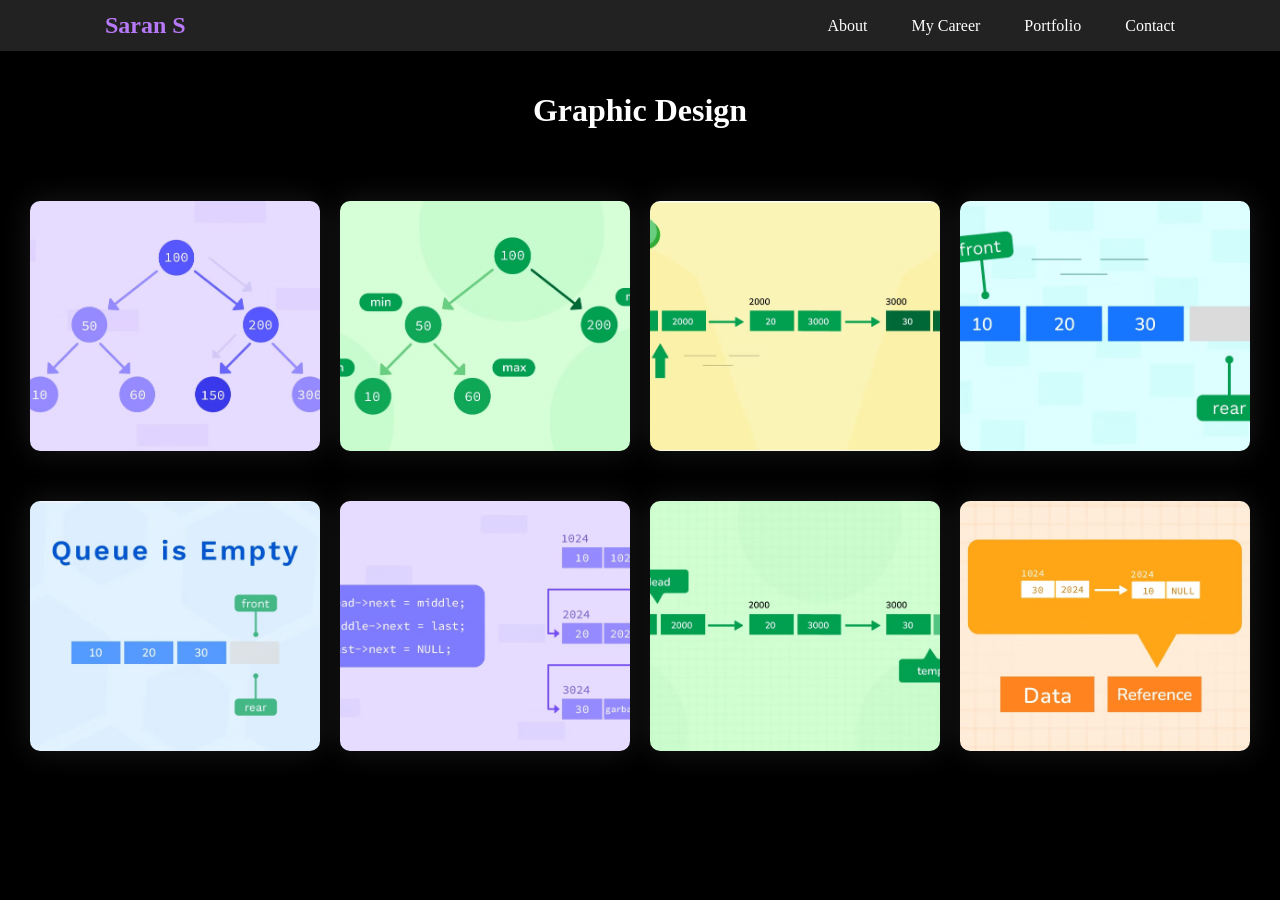
==== page-1.html @ 24caa624 "Updated portfolio website" ====
<!DOCTYPE html>
<html lang="en">
<head>
<meta charset="UTF-8">
<meta name="viewport" content="width=device-width, initial-scale=1.0">
<title>Portfolio Gallery</title>
<link rel="stylesheet" href="./CSS/styles.css">

<style>
body{
      margin: 0;
      background-color: #000000;
      font-family: 'montserrat', bold;
      color: #fff;
}

h1{
    text-align:center;
    padding:20px;
}

.gallery{
    display:grid;
    grid-template-columns:repeat(auto-fit,minmax(250px,1fr));
    gap:20px;
    padding:30px;
}

.gallery img{
    width:100%;
    height:250px;
    object-fit:cover;
    border-radius:10px;
    cursor:pointer;
    transition:0.3s;
}

.gallery img:hover{
    transform:scale(1.05);
}

.lightbox{
    display:none;
    position:fixed;
    top:0;
    left:0;
    width:100%;
    height:100%;
    background:rgba(0,0,0,.95);
    justify-content:center;
    align-items:center;
    z-index:9999;
}

.lightbox img{
    max-width:85%;
    max-height:85%;
    border-radius:10px;
}

.close{
    position:absolute;
    top:20px;
    right:30px;
    font-size:40px;
    cursor:pointer;
}

.prev,
.next{
    position:absolute;
    top:50%;
    transform:translateY(-50%);
    font-size:50px;
    cursor:pointer;
    padding:10px;
}

.prev{
    left:20px;
}

.next{
    right:20px;
}
header {
  background-color: #222;
  color: white;
  padding: 12px 60px;
  position: sticky;
  top: 0;
  z-index: 1000;
}
.nav-links a:hover {
  color: #00c3ff;
}
    
    
</style>
</head>

<body>
    <header>
  <div class="header-container">
    <div class="logo">
      <a href="index.html">Saran S</a>
    </div>
    <nav class="nav-links">
      
      <a href="#about">About</a>
      <a href="#career">My Career</a>
      <a href="#portfolio">Portfolio</a>
      <a href="#contact">Contact</a>
    </nav>
  </div>
</header>

<h1>Graphic Design</h1>

<div class="gallery">
    <img src="img/graph-1.jpg" onclick="openImage(0)">
    <img src="img/graph-2.jpg" onclick="openImage(1)">
    <img src="img/graph-3.jpg" onclick="openImage(2)">
    <img src="img/graph-4.jpg" onclick="openImage(3)">
    <img src="img/graph-5.jpg" onclick="openImage(4)">
    <img src="img/graph-6.jpg" onclick="openImage(5)">
    <img src="img/graph-7.jpg" onclick="openImage(6)">
    <img src="img/graph-8.jpg" onclick="openImage(7)">
</div>

<div class="lightbox" id="lightbox">

    <span class="close" onclick="closeImage()">&times;</span>

    <span class="prev" onclick="prevImage()">❮</span>

    <img id="lightbox-img">

    <span class="next" onclick="nextImage()">❯</span>

</div>

<script>

const images = [
    "img/graph-1.jpg",
    "img/graph-2.jpg",
    "img/graph-3.jpg",
    "img/graph-4.jpg",
    "img/graph-5.jpg",
    "img/graph-6.jpg",
    "img/graph-7.jpg",
    "img/graph-8.jpg"
];

let currentIndex = 0;

function openImage(index){
    currentIndex = index;
    document.getElementById("lightbox").style.display="flex";
    document.getElementById("lightbox-img").src=images[index];
}

function closeImage(){
    document.getElementById("lightbox").style.display="none";
}

function nextImage(){
    currentIndex++;
    if(currentIndex >= images.length){
        currentIndex = 0;
    }
    document.getElementById("lightbox-img").src=images[currentIndex];
}

function prevImage(){
    currentIndex--;
    if(currentIndex < 0){
        currentIndex = images.length - 1;
    }
    document.getElementById("lightbox-img").src=images[currentIndex];
}

document.addEventListener("keydown",function(e){

    if(e.key==="ArrowRight"){
        nextImage();
    }

    if(e.key==="ArrowLeft"){
        prevImage();
    }

    if(e.key==="Escape"){
        closeImage();
    }

});

</script>

</body>
</html>
---- CSS/styles.css ----
.header-container {
  display: flex;
  justify-content: space-between;
  align-items: center;
  max-width: 1100px;
  margin: auto;
}

.logo a {
  font-size: 1.5rem;
  font-weight: bold;
  /* border: 2px solid white; */
  padding: 5px 15px;
  border-radius: 6px;

    text-decoration: none;
  color: #b879f8;
  font-weight: bold;
}

.nav-links a {
  color: white;
  margin-left: 25px;
  text-decoration: none;
  font-weight: 500;
  transition: color 0.3s;
}

.nav-links a:hover {
  color: #00c3ff;
}


    nav a {
      margin: 0 15px;
      color: #fff;
      text-decoration: none;
      transition: color 0.3s;
    }

    nav a:hover {
      color: #f39c12;
    }

    section {
      padding: 40px 20px;
      max-width: 1000px;
      margin: auto;
      transition: transform 0.3s, box-shadow 0.3s;
    }

    .portfolio {
      display: grid;
      grid-template-columns: repeat(auto-fit, minmax(250px, 1fr));
      gap: 20px;
    }

    .portfolio img {
      width: 100%;
      border-radius: 10px;
      transition: transform 0.3s, box-shadow 0.3s;
      box-shadow: 0 2px 10px rgba(0, 0, 0, 0.05);
      cursor: pointer;
    }

    .portfolio img:hover {
      transform: scale(1.05);
      box-shadow: 0 4px 15px rgba(0, 0, 0, 0.2);
    }

 

    #lightbox {
      display: none;
      position: fixed;
      z-index: 999;
      top: 0;
      left: 0;
      width: 100vw;
      height: 100vh;
      background: rgba(0, 0, 0, 0.9);
      justify-content: center;
      align-items: center;
      flex-direction: row;
    }

    #lightbox img {
      max-width: 80%;
      max-height: 80%;
      border: 4px solid white;
      border-radius: 10px;
      box-shadow: 0 0 30px rgba(255, 255, 255, 0.2);
      animation: zoomIn 0.3s ease;
    }

    @keyframes zoomIn {
      from { transform: scale(0.7); opacity: 0; }
      to { transform: scale(1); opacity: 1; }
    }

    #lightbox button {
      background: none;
      border: none;
      color: white;
      font-size: 3rem;
      cursor: pointer;
      padding: 20px;
      user-select: none;
      transition: color 0.2s;
    }

    #lightbox button:hover {
      color: #f39c12;
    }

      .card {
      background: #272727;
      border-radius: 16px;
      padding: 25px 30px;
      box-shadow: 0 4px 20px rgba(0, 0, 0, 0.05);
      transition: transform 0.3s, box-shadow 0.3s;
      margin: 20px 0;
    }

    /* .card {
      background: #272727;
      border-radius: 16px;
      padding: 25px 30px;
      box-shadow: 0 4px 20px rgba(0, 0, 0, 0.05);
      transition: transform 0.3s, box-shadow 0.3s;
    } */

    .card:hover {
      transform: translateY(-5px);
      box-shadow: 0 8px 25px rgba(0, 0, 0, 0.1);
    }

    .image-box {
      text-align: center;
    }

    .image-box img {
      margin-bottom: 0;
    }

    .image-caption {
      font-size: 1rem;
      color: #333;
      background: rgba(0, 0, 0, 0.05);
      padding: 6px 0;
      border-radius: 8px;
    }

    /* Viewer Page */

    .container {
      display: flex;
      flex-direction: column;
      align-items: center;
      padding: 30px;
    }

    .main-image {
      max-width: 90vw;
      max-height: 100vh;
      margin-bottom: 30px;
      border-radius: 12px;
      box-shadow: 0 0 30px rgba(255, 255, 255, 0.1);
      cursor: pointer;
      transition: transform 0.3s, opacity 0.3s;
    }

    .gallery {
  display: flex;
  flex-direction: column;
  align-items: center;
  gap: 15px;
}


    .gallery img {
      max-width: 90vw;
      max-height: 70vh;
      margin-bottom: 30px;
      border-radius: 12px;
      box-shadow: 0 0 30px rgba(255, 255, 255, 0.1);
      cursor: pointer;
      transition: transform 0.3s, opacity 0.3s;
    }

        .main-image:hover {
      transform: scale(1.1);
      opacity: 1;
    }

    .gallery img:hover {
      transform: scale(1.1);
      opacity: 1;
    }

    

    a.back {
      position: absolute;
      top: 20px;
      left: 20px;
      color: white;
      font-size: 18px;
      text-decoration: none;
      background: rgba(179, 2, 179, 0);
      padding: 8px 16px;
      border-radius: 6px;
    }

    a.back:hover {
      background: rgba(255,255,255,0.3);
    }

  

    .portfolio {
      display: grid;
      grid-template-columns: repeat(auto-fit, minmax(250px, 1fr));
      gap: 20px;
    }

    .image-box {
      text-align: center;
    }

    .image-box img {
      width: 100%;
      border-radius: 10px;
      transition: transform 0.3s;
      box-shadow: 0 2px 10px rgba(0, 0, 0, 0.1);
      cursor: pointer;
    }

    .image-box img:hover {
      transform: scale(1.05);
    }

    .image-caption {
      background-color: rgba(0, 0, 0, 0.05);
      border-radius: 8px;
      padding: 5px;
      margin-top: 5px;
    }

    .back-button {
  display: inline-block;
  margin: 30px auto;
  padding: 12px 24px;
  background-color: #333;
  color: white;
  text-decoration: none;
  border-radius: 8px;
  font-weight: bold;
  transition: background-color 0.3s ease;
  text-align: center;
}

/* Center inside parent container */
.back-button-container {
  padding-left: 15px;
  text-align: left;
}

.back-button:hover {
  background-color: #00c3ff;
  color: #000;
}


        /* Viewer Page */


/* OLD About */
    .about-container {
  display: flex;
  flex-wrap: wrap;
  align-items: center;
  gap: 30px;
  margin-top: 20px;
  background: #ffffffc9;
  padding: 30px;
  border-radius: 16px;
  box-shadow: 0 4px 20px rgba(0, 0, 0, 0.05);
}

.about-text {
  flex: 1;
  min-width: 250px;
}

.about-image {
  flex: 1;
  text-align: center;
  min-width: 250px;
}

.about-image img {
  max-width: 100%;
  height: auto;
  border-radius: 12px;
  box-shadow: 0 0 20px rgba(0, 0, 0, 0.1);
}

/* OLD About */

.angled-section {
  /* background: #000000; */
  /* clip-path: polygon(0 5%, 100% 0%, 100% 95%, 0% 100%); */
  padding: 60px 20px;
  margin-top: 0px;
  color: #ffffff;
}

.about-wrapper {
  max-width: 1100px;
  margin: auto;
  display: flex;
  flex-wrap: wrap;
  align-items: center;
  gap: 40px;
}

.about-left {
  flex: 1;
  min-width: 280px;
}

.about-left h2 {
  font-size: 32px;
  margin-bottom: 20px;
}

.about-left p {
  font-size: 14px;
  line-height: 1.6;
  margin-bottom: 10px;
}

.about-right {
  flex: 1;
  text-align: center;
  min-width: 250px;
}

.about-right img {
  max-width: 100%;
  height: auto;
  border-radius: 12px;
  box-shadow: 0 0 20px rgba(0, 0, 0, 0.15);
}

body {
  font-family: 'Montserrat', sans-serif;
  margin: 0;
  background-color: #c9c9c9;
  color: #423d3d;
  transition: background-color 0.3s;
  position: relative;
  z-index: 1; /* Already here */
}

main, header, section, footer {
  position: relative;
  z-index: 1; /* Add this to ensure content is above particle canvas */
}

#tsparticles {
  pointer-events: none;
}

.portfolio-grid {
  display: flex;
  gap: 20px;
  flex-wrap: wrap;
  justify-content: center;
  padding: 20px;
}

.portfolio-card {
  background-color: #1e1e1e;
  border-radius: 20px;
  overflow: hidden;
  width: 300px;
  box-shadow: 0 4px 12px rgba(0, 0, 0, 0.3);
  transition: transform 0.3s ease;
}

.portfolio-card:hover {
  transform: scale(1.03);
}

.portfolio-card img {
  width: 100%;
  display: block;
  height: auto;
}

.card-caption {
  background-color: #333;
  color: white;
  text-align: center;
  padding: 10px;
  font-weight: 500;
}

.font-width {
  font-size: 13px;
  font-weight: bold;
}

.portfolio-grid {
  display: flex;
  flex-wrap: wrap;
  justify-content: center;
  gap: 20px;
  padding: 20px;
}

.portfolio-card {
  width: 280px;
  background-color: #111;
  border-radius: 8px;
  overflow: hidden;
  text-align: center;
  transition: transform 0.3s ease;
}

.portfolio-card img {
  width: 100%;
  height: auto;
  display: block;
}

.card-caption {
  padding: 12px;
  font-weight: bold;
}

.section-title {
  text-align: center;
  font-size: 2.8rem;
  color: #b879f8;
  margin-bottom: 30px;
  font-weight: bold;
  text-transform: uppercase;
}

.career-section {
  /* background-color: #0a0a0a; */
  padding: 5px  20px;
  color: #ffffff;
}

.career-container {
  display: flex;
  flex-wrap: wrap;
  justify-content: space-between;
  gap: 30px;
}

.career-box {
  flex: 1;
  min-width: 300px;
  max-width: 48%;
  background-color: #111;
  border-left: 2px solid #8a2be2;
  padding: 30px;
  border-radius: 10px;
  /* box-shadow: 0 0 20px rgba(138, 43, 226, 0.3); */
  position: relative;
}

.career-box h3 {
  font-size: 1.6rem;
  color: #fff;
}

.present {
  font-size: 1rem;
  color: #aaa;
}

.role {
  font-weight: bold;
  font-size: 1.1rem;
  margin: 10px 0;
}

.company {
  color: #b879f8;
  font-weight: 500;
  font-size: 0.95rem;
  margin-bottom: -2px;
}

.company-data {
  /* color: #b879f8; */
  font-size: 0.79rem;
  margin-bottom: 15px;
  padding-left: 12px;
}

.company-data-skill {
  /* color: #b879f8; */
  font-size: 0.85rem;
  
}

.career-box ul {
  padding-left: 20px;
  line-height: 1.8;
}

.career-box ul li {
  margin-bottom: 8px;
}

.award {
  margin-top: 20px;
  background-color: #1a1a1a;
  padding: 15px;
  border-radius: 8px;
  font-size: 0.95rem;
  color: #ccc;
  border-left: 4px solid #b879f8;
}


.viewer{
    display:none;
    position:fixed;
    top:0;
    left:0;
    width:100%;
    height:100%;
    background:rgba(0,0,0,0.95);
    justify-content:center;
    align-items:center;
    z-index:9999;
}

.viewer img{
    max-width:90%;
    max-height:90%;
}

.close{
    position:absolute;
    top: 50px;
    right: 35px;
    color:white;
    font-size:40px;
    cursor:pointer;
}
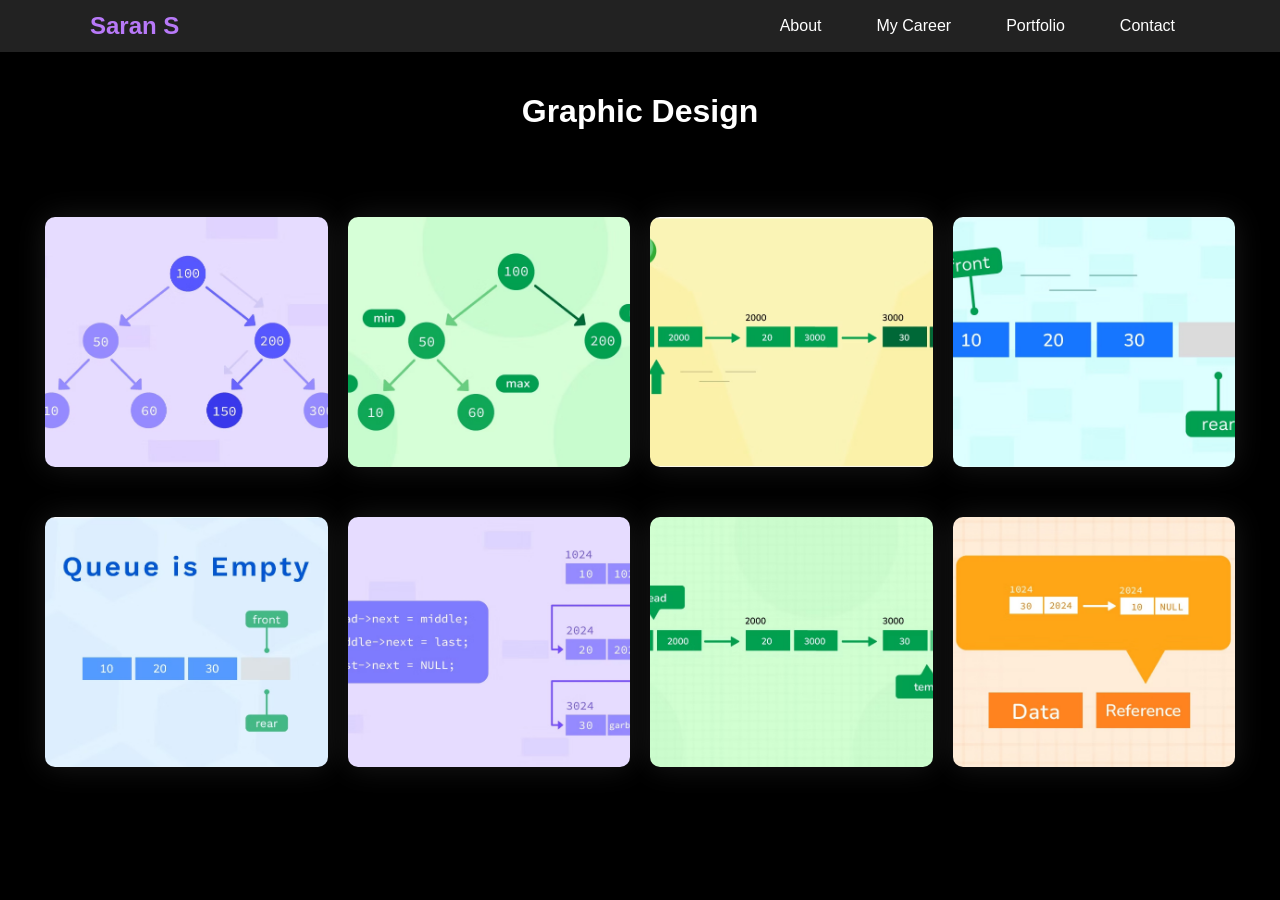
==== commit 0284a51a: "Updated portfolio website" ====
--- a/page-1.html
+++ b/page-1.html
@@ -7,92 +7,41 @@
 <link rel="stylesheet" href="./CSS/styles.css">
 
 <style>
-body{
+/* body{
       margin: 0;
       background-color: #000000;
       font-family: 'montserrat', bold;
       color: #fff;
-}
+} */
+body {
+      font-family: 'Montserrat', sans-serif;
+      margin: 0;
+      background-color: #000000;
+      color: #ffffff;
+      transition: background-color 0.3s;
+      position: relative;
+      z-index: 1;
+    }
 
 h1{
     text-align:center;
     padding:20px;
 }
 
-.gallery{
-    display:grid;
-    grid-template-columns:repeat(auto-fit,minmax(250px,1fr));
-    gap:20px;
-    padding:30px;
+ header {
+  background: #222;
+  padding: 12px 60px;
 }
-
-.gallery img{
-    width:100%;
-    height:250px;
-    object-fit:cover;
-    border-radius:10px;
-    cursor:pointer;
-    transition:0.3s;
-}
-
-.gallery img:hover{
-    transform:scale(1.05);
-}
-
-.lightbox{
-    display:none;
-    position:fixed;
-    top:0;
-    left:0;
-    width:100%;
-    height:100%;
-    background:rgba(0,0,0,.95);
-    justify-content:center;
-    align-items:center;
-    z-index:9999;
-}
-
-.lightbox img{
-    max-width:85%;
-    max-height:85%;
-    border-radius:10px;
-}
-
-.close{
-    position:absolute;
-    top:20px;
-    right:30px;
-    font-size:40px;
-    cursor:pointer;
-}
-
-.prev,
-.next{
-    position:absolute;
-    top:50%;
-    transform:translateY(-50%);
-    font-size:50px;
-    cursor:pointer;
-    padding:10px;
-}
-
-.prev{
-    left:20px;
-}
-
-.next{
-    right:20px;
-}
-header {
+/* header {
   background-color: #222;
   color: white;
   padding: 12px 60px;
   position: sticky;
   top: 0;
   z-index: 1000;
-}
+} */
 .nav-links a:hover {
-  color: #00c3ff;
+  color: #b879f8;
 }
     
     
--- a/CSS/styles.css
+++ b/CSS/styles.css
@@ -1,12 +1,12 @@
-.header-container {
+/* .header-container {
   display: flex;
   justify-content: space-between;
   align-items: center;
   max-width: 1100px;
   margin: auto;
-}
-
-.logo a {
+} */
+
+/* .logo a {
   font-size: 1.5rem;
   font-weight: bold;
   /* border: 2px solid white; */
@@ -16,18 +16,64 @@
     text-decoration: none;
   color: #b879f8;
   font-weight: bold;
-}
-
-.nav-links a {
+} */
+
+/* .nav-links a {
   color: white;
   margin-left: 25px;
   text-decoration: none;
   font-weight: 500;
   transition: color 0.3s;
+} */
+
+header {
+  background: #222;
+  padding: 15px 20px;
+}
+
+.header-container {
+  display: flex;
+  justify-content: space-between;
+  align-items: center;
+  max-width: 1100px;
+  margin: auto;
+}
+
+.logo a {
+  color: #b879f8;
+  text-decoration: none;
+  font-size: 24px;
+  font-weight: bold;
+}
+
+.nav-links {
+  display: flex;
+  gap: 25px;
+}
+
+.nav-links a {
+  color: white;
+  text-decoration: none;
+}
+
+/* Mobile Responsive */
+@media (max-width: 768px) {
+
+  .header-container {
+    flex-direction: column;
+    gap: 15px;
+  }
+
+  .nav-links {
+    flex-direction: column;
+    align-items: center;
+    gap: 12px;
+  }
+
 }
 
 .nav-links a:hover {
-  color: #00c3ff;
+  color: #b879f8;
 }
 
 
@@ -39,7 +85,7 @@
     }
 
     nav a:hover {
-      color: #f39c12;
+      color: #f29c12;
     }
 
     section {
@@ -549,11 +595,69 @@
     max-height:90%;
 }
 
+
+/* Page gallery */
+.gallery{
+    display:grid;
+    grid-template-columns:repeat(auto-fit,minmax(250px,1fr));
+    gap:20px;
+    padding:45px;
+}
+
+.gallery img{
+    width:100%;
+    height:250px;
+    object-fit:cover;
+    border-radius:10px;
+    cursor:pointer;
+    transition:0.3s;
+}
+
+.gallery img:hover{
+    transform:scale(1.05);
+}
+
+.lightbox{
+    display:none;
+    position:fixed;
+    top:0;
+    left:0;
+    width:100%;
+    height:100%;
+    background:rgba(0,0,0,.95);
+    justify-content:center;
+    align-items:center;
+    z-index:9999;
+}
+
+.lightbox img{
+    max-width:85%;
+    max-height:85%;
+    border-radius:10px;
+}
+
 .close{
     position:absolute;
-    top: 50px;
-    right: 35px;
-    color:white;
+    top:50px;
+    right:35px;
     font-size:40px;
     cursor:pointer;
 }
+
+.prev,
+.next{
+    position:absolute;
+    top:50%;
+    transform:translateY(-50%);
+    font-size:50px;
+    cursor:pointer;
+    padding:10px;
+}
+
+.prev{
+    left:20px;
+}
+
+.next{
+    right:20px;
+}
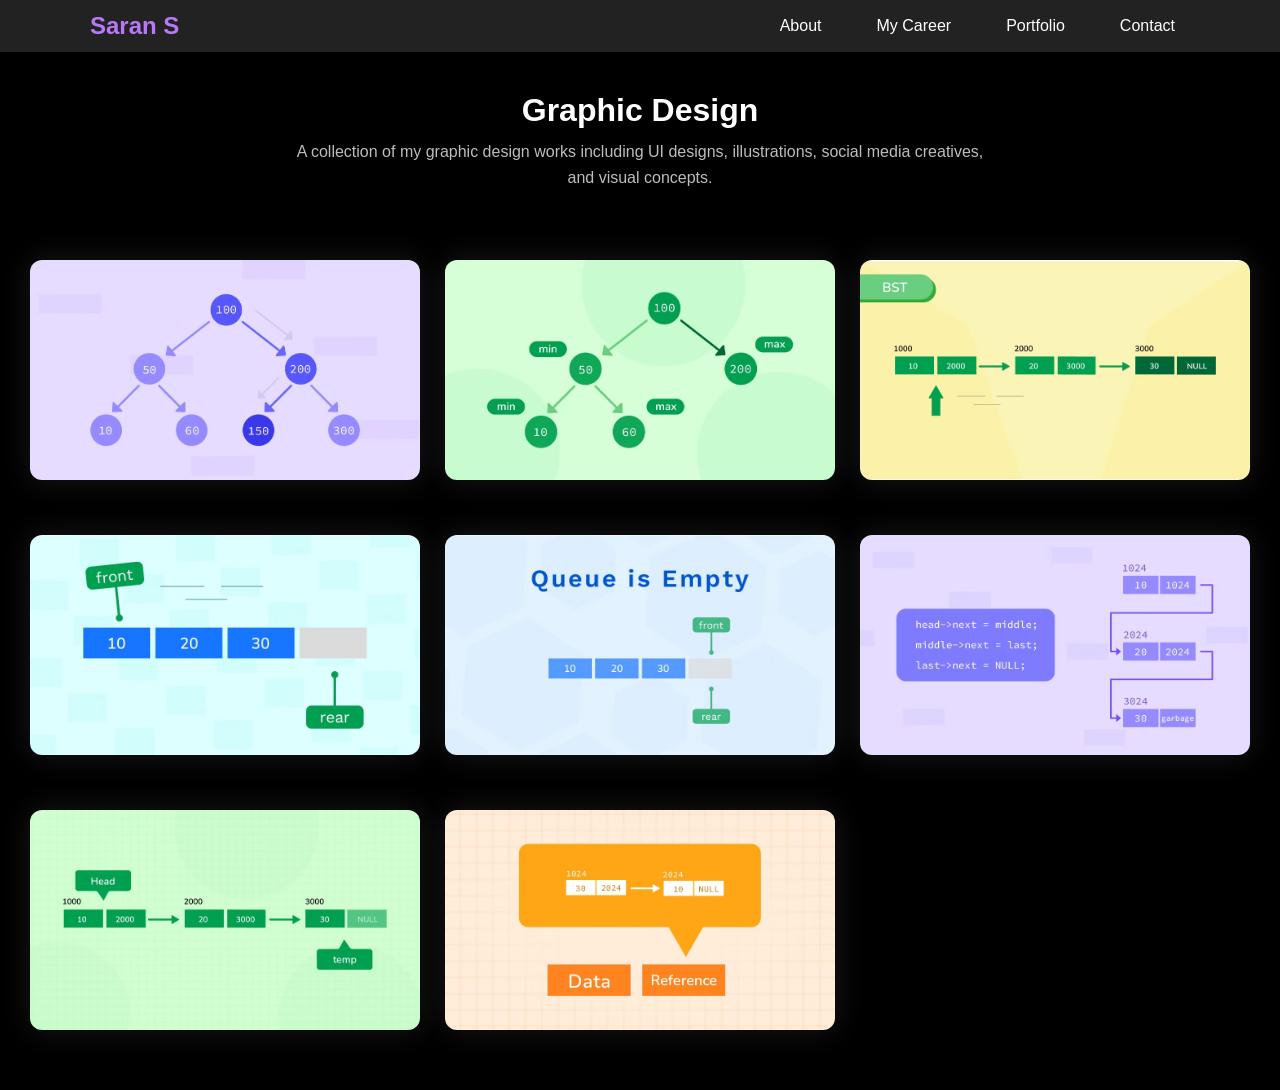
==== commit f649912e: "initial commit" ====
--- a/page-1.html
+++ b/page-1.html
@@ -24,8 +24,9 @@
     }
 
 h1{
-    text-align:center;
-    padding:20px;
+    text-align: center;
+    margin-top: 40px;
+    margin-bottom: 10px;
 }
 
  header {
@@ -65,6 +66,9 @@
 </header>
 
 <h1>Graphic Design</h1>
+<p class="page-description">
+  A collection of my graphic design works including UI designs, illustrations, social media creatives, and visual concepts.
+</p>
 
 <div class="gallery">
     <img src="img/graph-1.jpg" onclick="openImage(0)">
--- a/CSS/styles.css
+++ b/CSS/styles.css
@@ -6,17 +6,7 @@
   margin: auto;
 } */
 
-/* .logo a {
-  font-size: 1.5rem;
-  font-weight: bold;
-  /* border: 2px solid white; */
-  padding: 5px 15px;
-  border-radius: 6px;
-
-    text-decoration: none;
-  color: #b879f8;
-  font-weight: bold;
-} */
+
 
 /* .nav-links a {
   color: white;
@@ -30,6 +20,8 @@
   background: #222;
   padding: 15px 20px;
 }
+
+
 
 .header-container {
   display: flex;
@@ -166,6 +158,7 @@
       box-shadow: 0 4px 20px rgba(0, 0, 0, 0.05);
       transition: transform 0.3s, box-shadow 0.3s;
       margin: 20px 0;
+      
     }
 
     /* .card {
@@ -597,7 +590,7 @@
 
 
 /* Page gallery */
-.gallery{
+/* .gallery{
     display:grid;
     grid-template-columns:repeat(auto-fit,minmax(250px,1fr));
     gap:20px;
@@ -615,9 +608,45 @@
 
 .gallery img:hover{
     transform:scale(1.05);
+} */
+
+.gallery{
+    display:grid;
+    grid-template-columns:repeat(auto-fit,minmax(320px,1fr));
+    gap:25px;
+    padding:30px;
+}
+
+.gallery img{
+    width:100%;
+    height:220px;   /* Fixed height */
+    object-fit:cover;
+    border-radius:12px;
+    cursor:pointer;
+    transition:0.3s;
+}
+
+.gallery img:hover{
+    transform:scale(1.03);
 }
 
 .lightbox{
+    display:none;
+    position:fixed;
+    inset:0;
+    background:rgba(0,0,0,0.95);
+    justify-content:center;
+    align-items:center;
+    z-index:9999;
+}
+
+.lightbox img{
+    max-width:90vw;
+    max-height:90vh;
+    object-fit:contain;
+}
+
+/* .lightbox{
     display:none;
     position:fixed;
     top:0;
@@ -634,7 +663,7 @@
     max-width:85%;
     max-height:85%;
     border-radius:10px;
-}
+} */
 
 .close{
     position:absolute;
@@ -661,3 +690,33 @@
 .next{
     right:20px;
 }
+
+a {
+  text-decoration: none;
+  color: white;
+}
+
+a:hover {
+  text-decoration: none;
+}
+
+
+.card p {
+  display: flex;
+  align-items: center;
+  gap: 10px;
+}
+
+.card a {
+  color: white;
+  text-decoration: none;
+}
+
+.page-description{
+    text-align: center;
+    max-width: 700px;
+    margin: 0 auto 40px auto;
+    color: #bdbdbd;
+    font-size: 16px;
+    line-height: 1.6;
+}
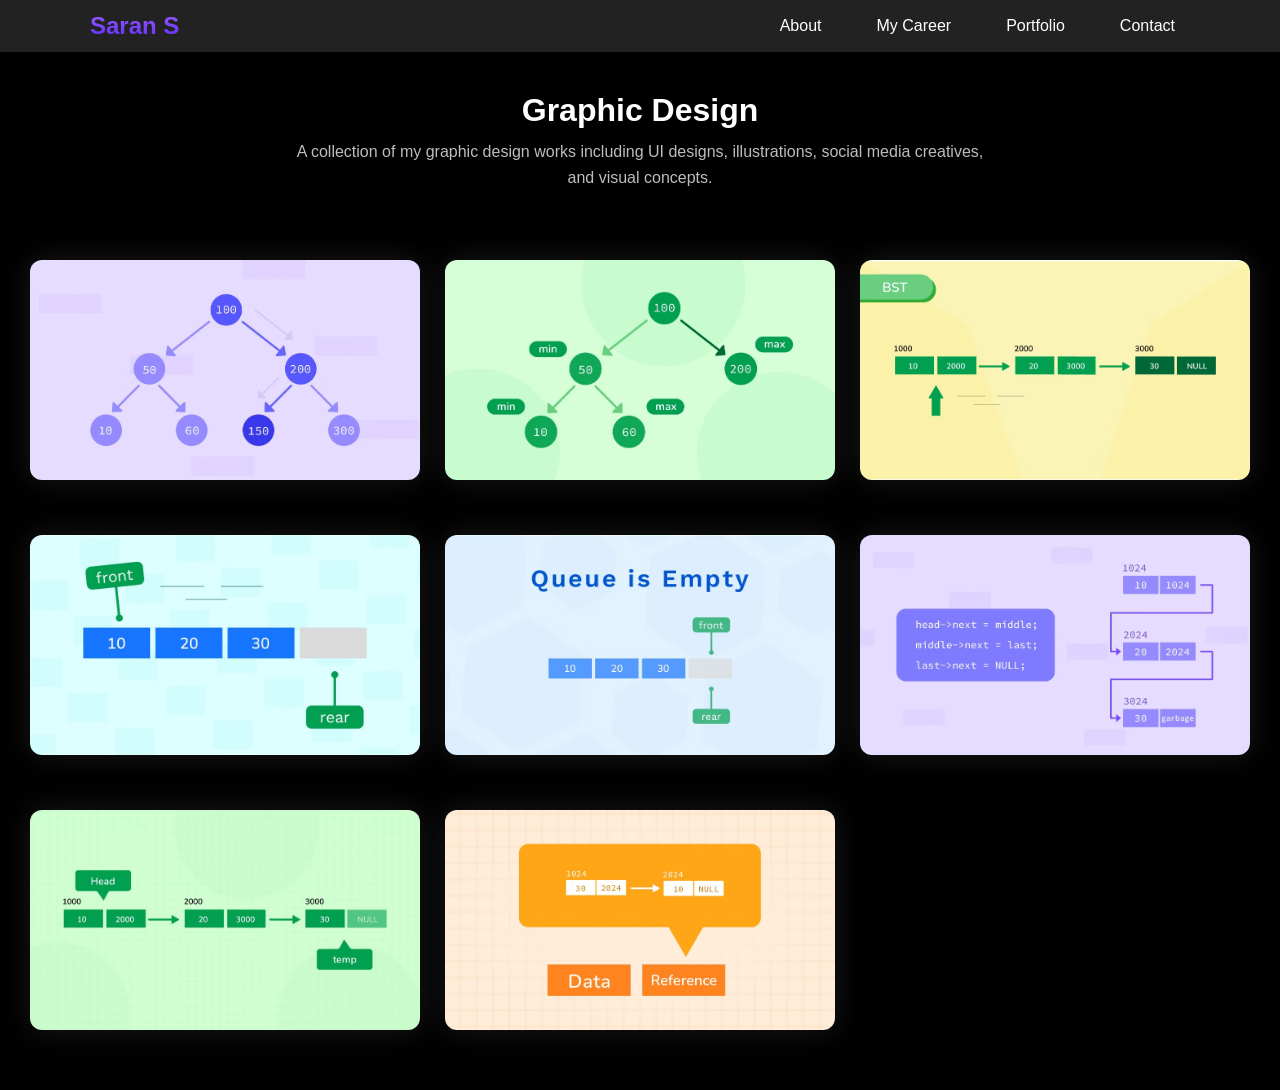
==== commit a9ec0db0: "initial commit" ====
--- a/page-1.html
+++ b/page-1.html
@@ -57,10 +57,10 @@
     </div>
     <nav class="nav-links">
       
-      <a href="#about">About</a>
-      <a href="#career">My Career</a>
-      <a href="#portfolio">Portfolio</a>
-      <a href="#contact">Contact</a>
+      <a href="index.html#about">About</a>
+      <a href="index.html#career">My Career</a>
+      <a href="index.html#portfolio">Portfolio</a>
+      <a href="index.html#contact">Contact</a>
     </nav>
   </div>
 </header>
--- a/CSS/styles.css
+++ b/CSS/styles.css
@@ -33,6 +33,9 @@
 
 .logo a {
   color: #b879f8;
+      background:linear-gradient(to bottom,#9d5cff,#5e2eff);
+    -webkit-background-clip:text;
+    -webkit-text-fill-color:transparent;
   text-decoration: none;
   font-size: 24px;
   font-weight: bold;
@@ -484,6 +487,9 @@
   text-align: center;
   font-size: 2.8rem;
   color: #b879f8;
+    background:linear-gradient(to bottom,#9d5cff,#5e2eff);
+    -webkit-background-clip:text;
+    -webkit-text-fill-color:transparent;
   margin-bottom: 30px;
   font-weight: bold;
   text-transform: uppercase;
@@ -719,4 +725,68 @@
     color: #bdbdbd;
     font-size: 16px;
     line-height: 1.6;
-}+}
+
+/* contact page new update */
+
+.contact-section{
+    padding:12px 20px;
+    text-align:center;
+    background:#000;
+}
+
+.contact-section h2{
+    font-size:45px;
+    font-weight:600;
+    margin-bottom:80px;
+    background:linear-gradient(to bottom,#9d5cff,#5e2eff);
+    -webkit-background-clip:text;
+    -webkit-text-fill-color:transparent;
+}
+
+.contact-container{
+    display:flex;
+    justify-content:center;
+    gap:40px;
+    flex-wrap:wrap;
+}
+
+.contact-card{
+    width:320px;
+    height:75px;
+
+    display:flex;
+    align-items:center;
+    justify-content:center;
+    gap:15px;
+
+    text-decoration:none;
+    color:#b8b8b8;
+
+    border:1px solid rgba(140,90,255,.3);
+
+    background:linear-gradient(
+        180deg,
+        rgba(31,17,52,.8),
+        rgba(42,42,54,.8)
+    );
+
+    border-radius:16px;
+
+    transition:.3s;
+}
+
+.contact-card i{
+    font-size:30px;
+}
+
+.contact-card span{
+    font-size:18px;
+}
+
+.contact-card:hover{
+    transform:translateY(-5px);
+    color:white;
+}
+
+
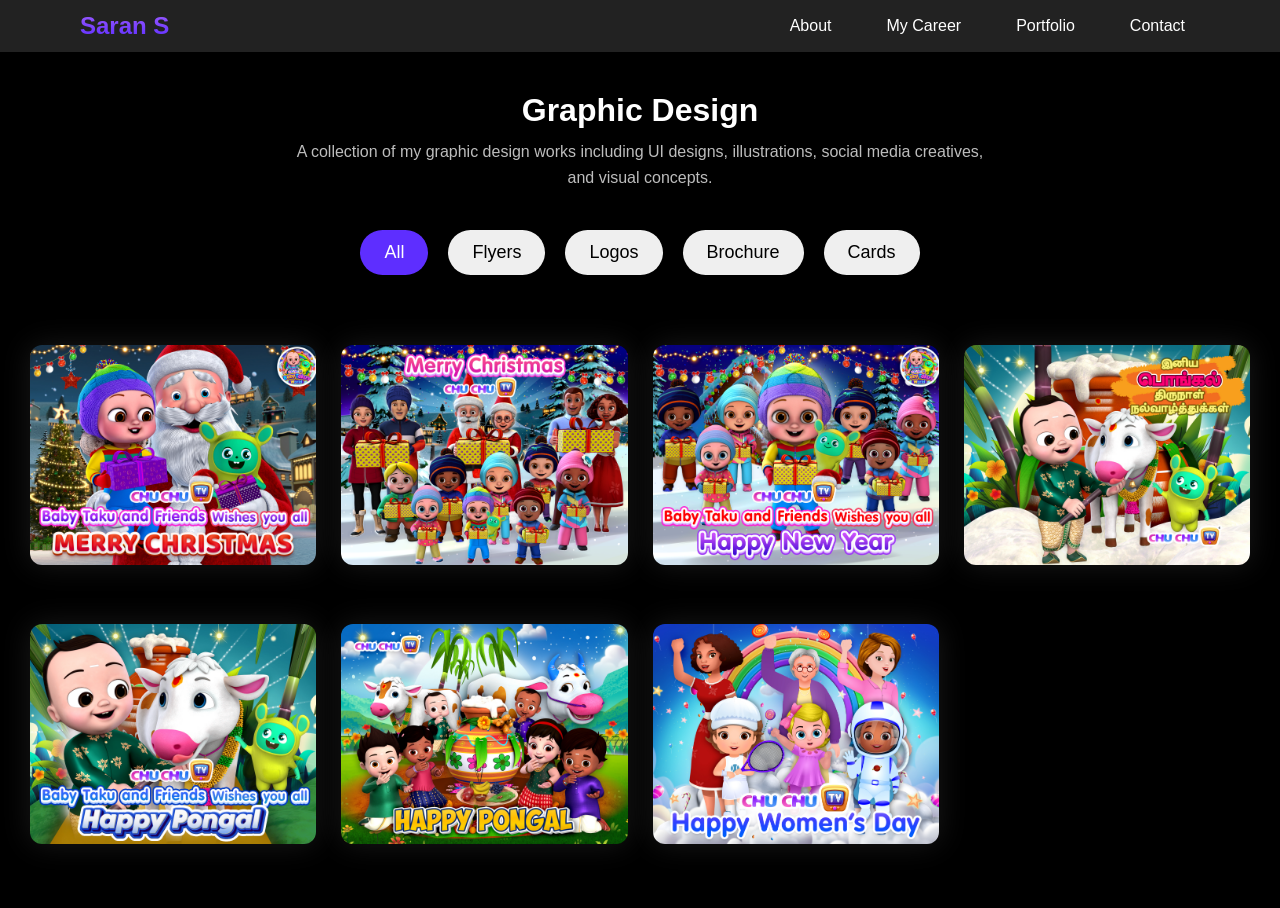
==== commit 557358b6: "initial commit" ====
--- a/page-1.html
+++ b/page-1.html
@@ -33,6 +33,64 @@
   background: #222;
   padding: 12px 60px;
 }
+
+/* //new */
+.portfolio-menu{
+    display:flex;
+    justify-content:center;
+    gap:20px;
+    margin-bottom:40px;
+    flex-wrap:wrap;
+}
+
+.portfolio-menu button{
+
+    border:none;
+    /* background:none; */
+
+    cursor:pointer;
+
+    padding:12px 24px;
+
+    border-radius:30px;
+
+    font-size:18px;
+
+}
+
+.portfolio-menu button.active{
+
+    background:#5e2eff;
+    color:white;
+
+}
+
+.gallery{
+
+    display:grid;
+
+    grid-template-columns:repeat(4,1fr);
+
+    gap:25px;
+
+}
+
+.item{
+
+    transition:.5s;
+
+}
+
+.item img{
+
+    width:100%;
+
+    /* height:420px; */
+
+    object-fit:cover;
+
+}
+
 /* header {
   background-color: #222;
   color: white;
@@ -44,6 +102,66 @@
 .nav-links a:hover {
   color: #b879f8;
 }
+
+/* .category-bar{
+    display:flex;
+    justify-content:center;
+    align-items:center;
+    gap:20px;
+    flex-wrap:wrap;
+
+    padding:20px;
+    margin:40px auto;
+
+    max-width:1400px;
+}
+
+.category-item{
+    text-decoration:none;
+    color:#ffffff;
+    font-size:20px;
+    font-weight:500;
+
+    padding:12px 22px;
+    border-radius:30px;
+
+    transition:.3s ease;
+}
+
+.category-item:hover{
+    background:#5e2eff;
+    color:#fff;
+}
+
+.category-item.active{
+    background:#5e2eff;
+    color:#fff;
+}
+
+@media (max-width:768px){
+
+.category-bar{
+    justify-content:flex-start;
+    overflow-x:auto;
+    flex-wrap:nowrap;
+    gap:15px;
+
+    padding:15px;
+
+    scrollbar-width:none;
+}
+
+.category-bar::-webkit-scrollbar{
+    display:none;
+}
+
+.category-item{
+    white-space:nowrap;
+    font-size:16px;
+    padding:10px 18px;
+}
+
+} */
     
     
 </style>
@@ -65,22 +183,92 @@
   </div>
 </header>
 
+<div class="animate-section">
 <h1>Graphic Design</h1>
 <p class="page-description">
   A collection of my graphic design works including UI designs, illustrations, social media creatives, and visual concepts.
 </p>
+</div>
+
+<div class="portfolio-menu">
+
+    <button class="active" data-filter="all">All</button>
+
+    <button data-filter="flyers">Flyers</button>
+
+    <button data-filter="logos">Logos</button>
+
+    <button data-filter="brochure">Brochure</button>
+
+    <button data-filter="cards">Cards</button>
+
+</div>
+
 
 <div class="gallery">
-    <img src="img/graph-1.jpg" onclick="openImage(0)">
-    <img src="img/graph-2.jpg" onclick="openImage(1)">
-    <img src="img/graph-3.jpg" onclick="openImage(2)">
-    <img src="img/graph-4.jpg" onclick="openImage(3)">
-    <img src="img/graph-5.jpg" onclick="openImage(4)">
-    <img src="img/graph-6.jpg" onclick="openImage(5)">
-    <img src="img/graph-7.jpg" onclick="openImage(6)">
-    <img src="img/graph-8.jpg" onclick="openImage(7)">
+
+    <div class="item flyers">
+        <img src="img/graphic-design/Banner_1.jpg" onclick="openImage(0)">
+    </div>
+
+    <div class="item flyers">
+        <img src="img/graphic-design/Banner_2.png" onclick="openImage(1)"">
+    </div>
+
+    <div class="item flyers">
+        <img src="img/graphic-design/Banner_3.jpg" onclick="openImage(2)"">
+    </div>
+
+    <div class="item logos">
+        <img src="img/graphic-design/Banner_4.jpg" onclick="openImage(3)">
+    </div>
+
+    <div class="item logos">
+        <img src="img/graphic-design/Banner_5.jpg" onclick="openImage(4)">
+    </div>
+
+    <div class="item brochure">
+        <img src="img/graphic-design/Banner_6.jpg" onclick="openImage(5)">
+    </div>
+
+    <div class="item brochure">
+        <img src="img/graphic-design/Banner_7.jpg" onclick="openImage(6)">
+    </div>
+
 </div>
 
+<!-- 
+<div class="category-bar animate-section">
+
+  <a href="#" class="category-item">Flyers</a>
+  <a href="#" class="category-item">Pamphlets</a>
+  <a href="#" class="category-item">Brochure</a>
+
+  <a href="#" class="category-item active">Logos</a>
+
+  <a href="#" class="category-item">Cards</a>
+  <a href="#" class="category-item">Website Banners</a>
+  <a href="#" class="category-item">Carousels</a>
+  <a href="#" class="category-item">Packaging Designs</a>
+  <a href="#" class="category-item">Videos (Reels)</a>
+  <a href="#" class="category-item">Invitation</a>
+
+</div>
+
+<div class="gallery animate-section">
+    <img src="img/graphic-design/Banner_1.jpg" onclick="openImage(0)">
+    <img src="img/graphic-design/Banner_2.png" onclick="openImage(1)">
+    <img src="img/graphic-design/Banner_3.jpg" onclick="openImage(2)">
+    <img src="img/graphic-design/Banner_4.jpg" onclick="openImage(3)">
+    <img src="img/graphic-design/Banner_5.jpg" onclick="openImage(4)">
+    <img src="img/graphic-design/Banner_6.jpg" onclick="openImage(5)">
+    <img src="img/graphic-design/Banner_7.jpg" onclick="openImage(6)">
+    <img src="img/graphic-design/Banner_8.jpg" onclick="openImage(7)">
+    <img src="img/graphic-design/Banner_9.jpg" onclick="openImage(8)">
+    <img src="img/graphic-design/Banner_10.jpg" onclick="openImage(9)">
+    <img src="img/graphic-design/Banner_11.jpg" onclick="openImage(10)">
+</div> -->
+
 <div class="lightbox" id="lightbox">
 
     <span class="close" onclick="closeImage()">&times;</span>
@@ -96,14 +284,17 @@
 <script>
 
 const images = [
-    "img/graph-1.jpg",
-    "img/graph-2.jpg",
-    "img/graph-3.jpg",
-    "img/graph-4.jpg",
-    "img/graph-5.jpg",
-    "img/graph-6.jpg",
-    "img/graph-7.jpg",
-    "img/graph-8.jpg"
+    "img/graphic-design/Banner_1.jpg",
+    "img/graphic-design/Banner_2.png",
+    "img/graphic-design/Banner_3.jpg",
+    "img/graphic-design/Banner_4.jpg",
+    "img/graphic-design/Banner_5.jpg",
+    "img/graphic-design/Banner_6.jpg",
+    "img/graphic-design/Banner_7.jpg",
+    "img/graphic-design/Banner_8.jpg",
+    "img/graphic-design/Banner_9.jpg",
+    "img/graphic-design/Banner_10.jpg",
+    "img/graphic-design/Banner_11.jpg"
 ];
 
 let currentIndex = 0;
@@ -150,6 +341,72 @@
 
 });
 
+const sections = document.querySelectorAll('.animate-section');
+
+const observer = new IntersectionObserver((entries) => {
+    entries.forEach(entry => {
+        if (entry.isIntersecting) {
+            entry.target.classList.add('show');
+        }
+    });
+}, {
+    threshold: 0.2
+});
+
+sections.forEach(section => {
+    observer.observe(section);
+});
+const buttons=document.querySelectorAll(".portfolio-menu button");
+
+const items=document.querySelectorAll(".item");
+
+buttons.forEach(button=>{
+
+button.addEventListener("click",()=>{
+
+buttons.forEach(btn=>btn.classList.remove("active"));
+
+button.classList.add("active");
+
+const filter=button.dataset.filter;
+
+items.forEach(item=>{
+
+if(filter==="all"){
+
+item.style.display="block";
+
+setTimeout(()=>{
+item.style.opacity="1";
+},50);
+
+}
+
+else if(item.classList.contains(filter)){
+
+item.style.display="block";
+
+setTimeout(()=>{
+item.style.opacity="1";
+},50);
+
+}
+
+else{
+
+item.style.opacity="0";
+
+setTimeout(()=>{
+item.style.display="none";
+},300);
+
+}
+
+});
+
+});
+
+});
 </script>
 
 </body>
--- a/CSS/styles.css
+++ b/CSS/styles.css
@@ -24,53 +24,71 @@
 
 
 .header-container {
-  display: flex;
-  justify-content: space-between;
-  align-items: center;
-  max-width: 1100px;
-  margin: auto;
-}
-
+    max-width: 1200px;
+    margin: auto;
+    padding: 0 20px;
+    
+
+    display: flex;
+    justify-content: space-between;
+    align-items: center;
+}
 .logo a {
-  color: #b879f8;
-      background:linear-gradient(to bottom,#9d5cff,#5e2eff);
+    color: white;
+        background:linear-gradient(to bottom,#9d5cff,#5e2eff);
     -webkit-background-clip:text;
     -webkit-text-fill-color:transparent;
-  text-decoration: none;
-  font-size: 24px;
-  font-weight: bold;
-}
-
+    text-decoration: none;
+    font-size: 24px;
+    font-weight: 700;
+}
+
+/* Navigation */
 .nav-links {
-  display: flex;
-  gap: 25px;
+    display: flex;
+    gap: 25px;
 }
 
 .nav-links a {
-  color: white;
-  text-decoration: none;
+    color: white;
+    text-decoration: none;
+    font-size: 16px;
+}
+
+.nav-links a:hover {
+    color: #b879f8;
 }
 
 /* Mobile Responsive */
 @media (max-width: 768px) {
 
-  .header-container {
-    flex-direction: column;
-    gap: 15px;
-  }
-
-  .nav-links {
-    flex-direction: column;
-    align-items: center;
-    gap: 12px;
-  }
-
-}
-
-.nav-links a:hover {
-  color: #b879f8;
-}
-
+    header {
+        padding: 12px 0;
+    }
+
+    .header-container {
+        flex-direction: column;
+        gap: 12px;
+    }
+
+    .logo a {
+        font-size: 22px;
+    }
+
+    .nav-links {
+        flex-wrap: wrap;
+        justify-content: center;
+        gap: 15px;
+    }
+
+    .nav-links a {
+        font-size: 14px;
+    }
+
+    body {
+        padding-top: 110px;
+    }
+}
 
     nav a {
       margin: 0 15px;
@@ -385,15 +403,14 @@
 
 .about-right {
   flex: 1;
-  text-align: center;
   min-width: 250px;
 }
 
-.about-right img {
-  max-width: 100%;
+.about-right video {
+  width: 100%;
   height: auto;
   border-radius: 12px;
-  box-shadow: 0 0 20px rgba(0, 0, 0, 0.15);
+  display: block;
 }
 
 body {
@@ -731,6 +748,7 @@
 
 .contact-section{
     padding:12px 20px;
+    padding-bottom: 30px;
     text-align:center;
     background:#000;
 }
@@ -789,4 +807,16 @@
     color:white;
 }
 
-
+/* Animation */
+
+.animate-section {
+    opacity: 0;
+    transform: translateY(60px);
+    transition: all 0.8s ease;
+}
+
+.animate-section.show {
+    opacity: 1;
+    transform: translateY(0);
+}
+
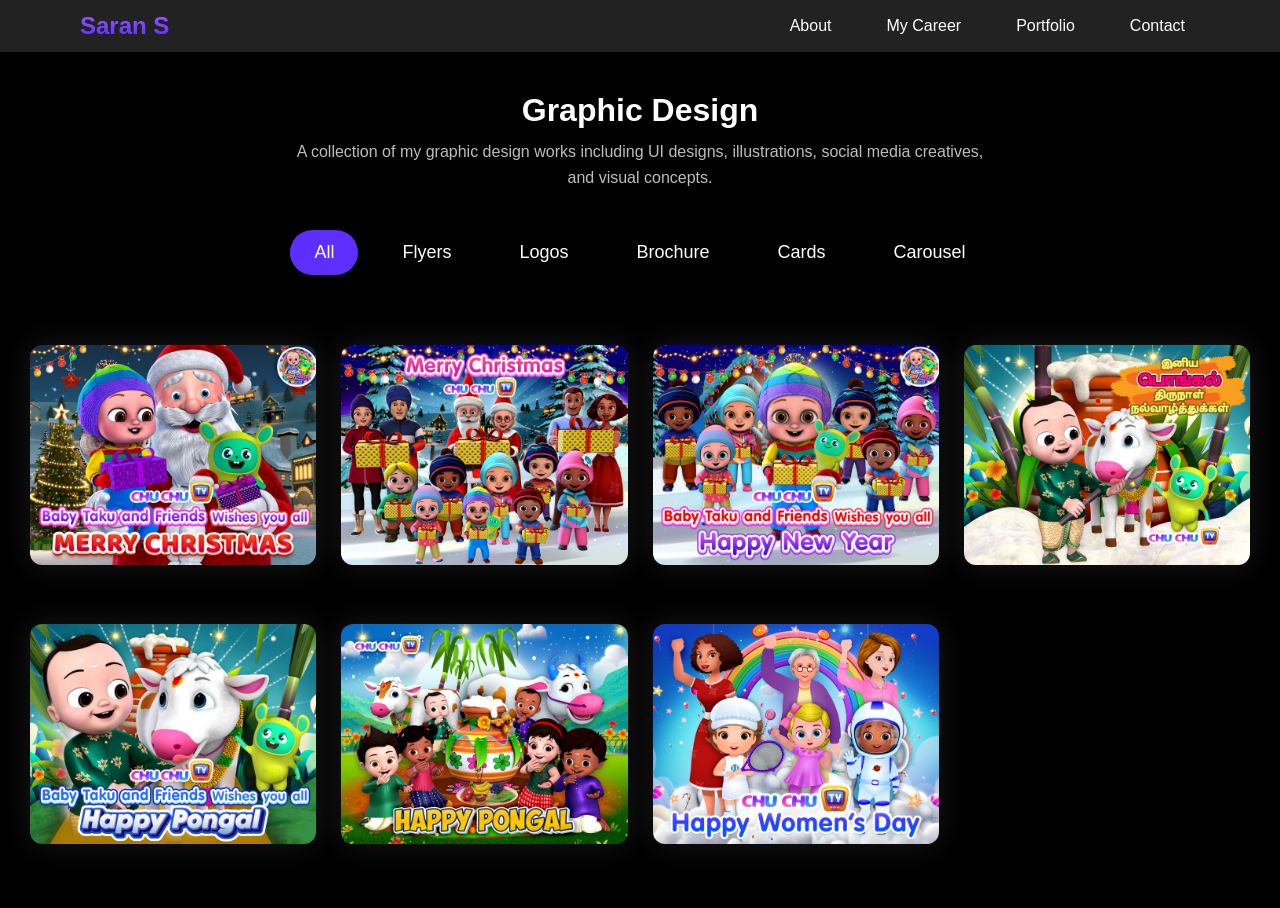
==== commit d8886b0c: "initial commit" ====
--- a/page-1.html
+++ b/page-1.html
@@ -41,12 +41,13 @@
     gap:20px;
     margin-bottom:40px;
     flex-wrap:wrap;
+
 }
 
 .portfolio-menu button{
 
     border:none;
-    /* background:none; */
+    background:none;
 
     cursor:pointer;
 
@@ -55,6 +56,7 @@
     border-radius:30px;
 
     font-size:18px;
+    color:white;
 
 }
 
@@ -68,11 +70,10 @@
 .gallery{
 
     display:grid;
-
     grid-template-columns:repeat(4,1fr);
-
     gap:25px;
 
+
 }
 
 .item{
@@ -91,78 +92,12 @@
 
 }
 
-/* header {
-  background-color: #222;
-  color: white;
-  padding: 12px 60px;
-  position: sticky;
-  top: 0;
-  z-index: 1000;
-} */
+
 .nav-links a:hover {
   color: #b879f8;
 }
 
-/* .category-bar{
-    display:flex;
-    justify-content:center;
-    align-items:center;
-    gap:20px;
-    flex-wrap:wrap;
-
-    padding:20px;
-    margin:40px auto;
-
-    max-width:1400px;
-}
-
-.category-item{
-    text-decoration:none;
-    color:#ffffff;
-    font-size:20px;
-    font-weight:500;
-
-    padding:12px 22px;
-    border-radius:30px;
-
-    transition:.3s ease;
-}
-
-.category-item:hover{
-    background:#5e2eff;
-    color:#fff;
-}
-
-.category-item.active{
-    background:#5e2eff;
-    color:#fff;
-}
-
-@media (max-width:768px){
-
-.category-bar{
-    justify-content:flex-start;
-    overflow-x:auto;
-    flex-wrap:nowrap;
-    gap:15px;
-
-    padding:15px;
-
-    scrollbar-width:none;
-}
-
-.category-bar::-webkit-scrollbar{
-    display:none;
-}
-
-.category-item{
-    white-space:nowrap;
-    font-size:16px;
-    padding:10px 18px;
-}
-
-} */
-    
+   
     
 </style>
 </head>
@@ -190,7 +125,7 @@
 </p>
 </div>
 
-<div class="portfolio-menu">
+<div class="portfolio-menu animate-section">
 
     <button class="active" data-filter="all">All</button>
 
@@ -202,10 +137,12 @@
 
     <button data-filter="cards">Cards</button>
 
-</div>
-
-
-<div class="gallery">
+    <button data-filter="carousel">Carousel</button>
+
+</div>
+
+
+<div class="gallery animate-section">
 
     <div class="item flyers">
         <img src="img/graphic-design/Banner_1.jpg" onclick="openImage(0)">
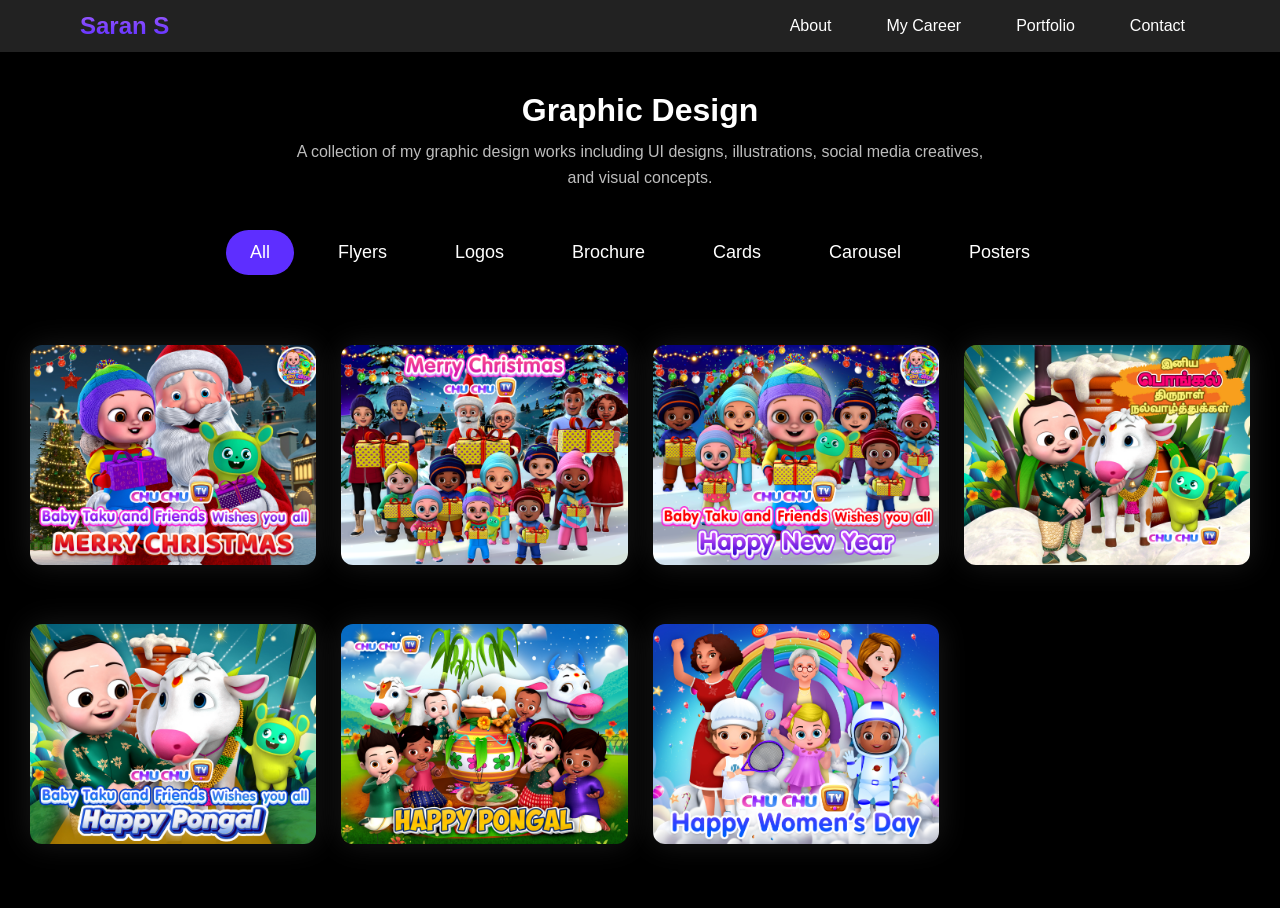
==== commit 650b67ca: "initial commit" ====
--- a/page-1.html
+++ b/page-1.html
@@ -139,6 +139,8 @@
 
     <button data-filter="carousel">Carousel</button>
 
+    <button data-filter="poster">Posters</button>
+
 </div>
 
 
